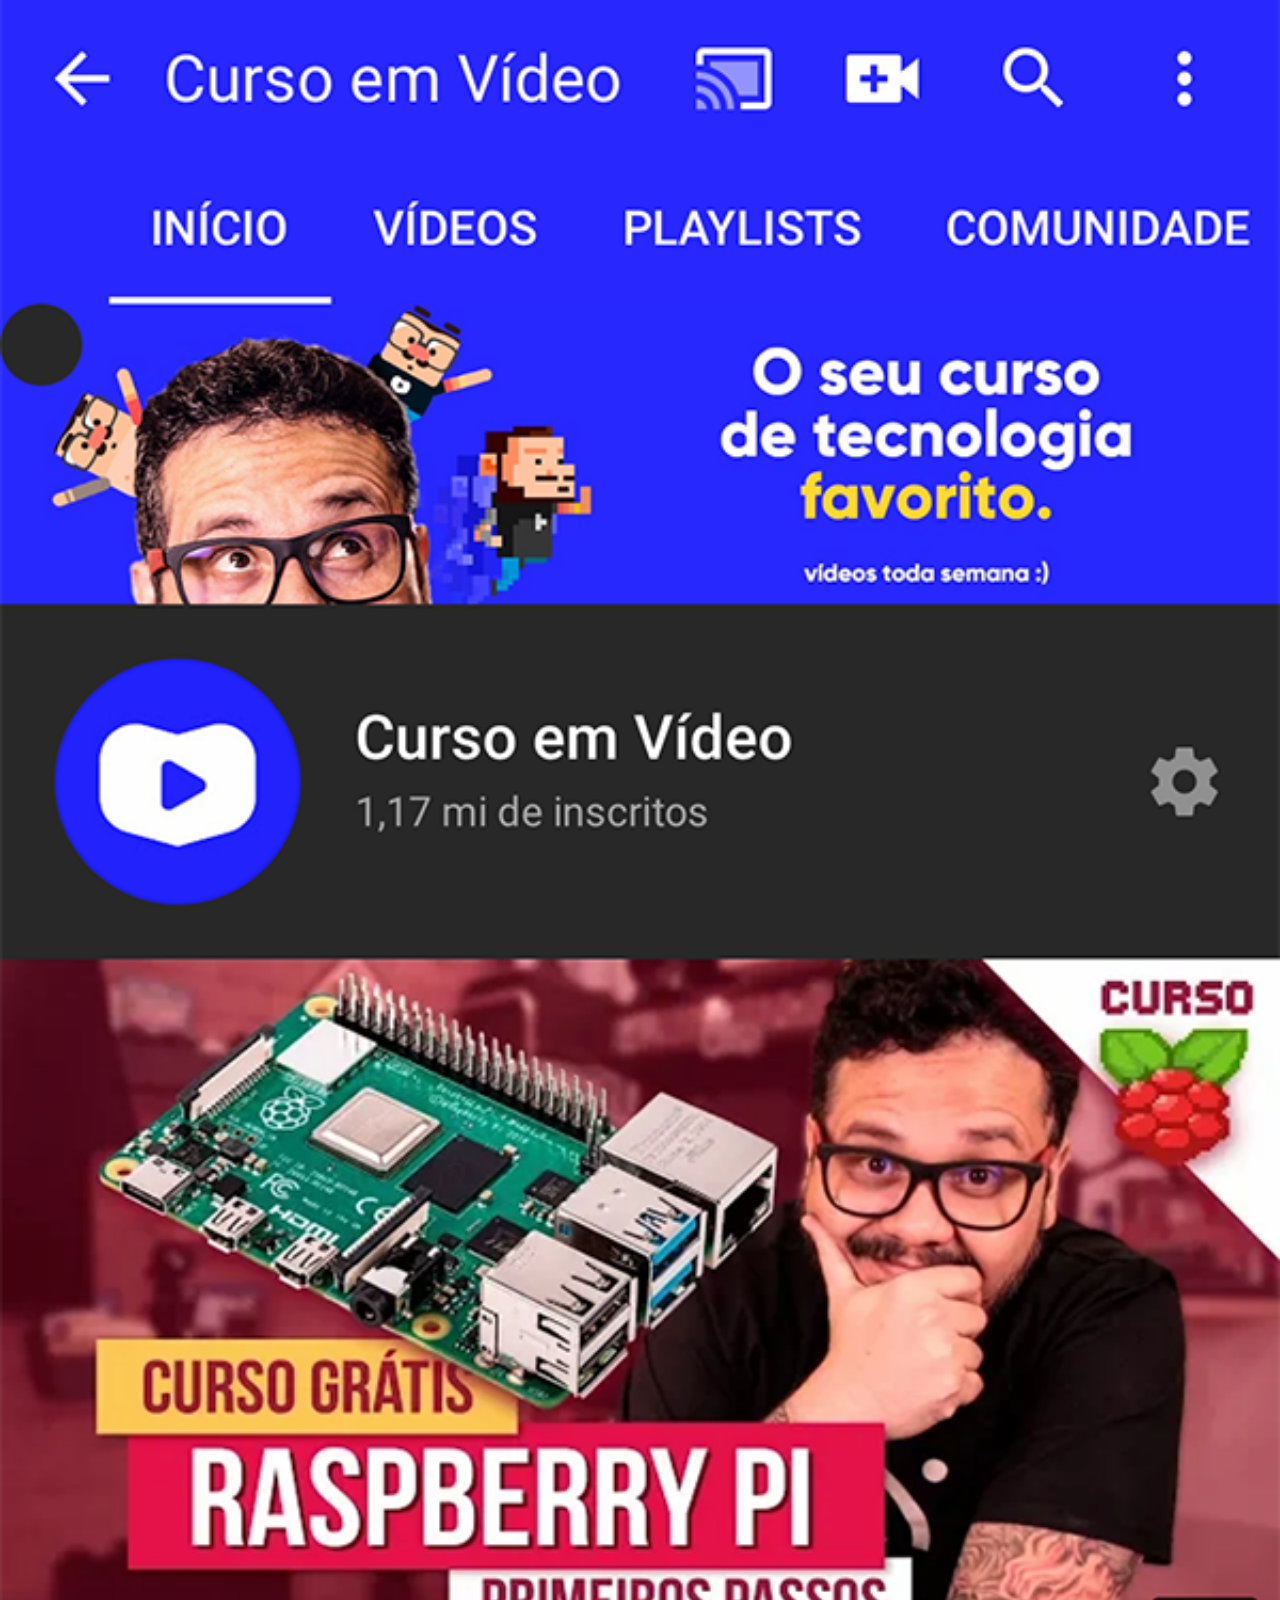
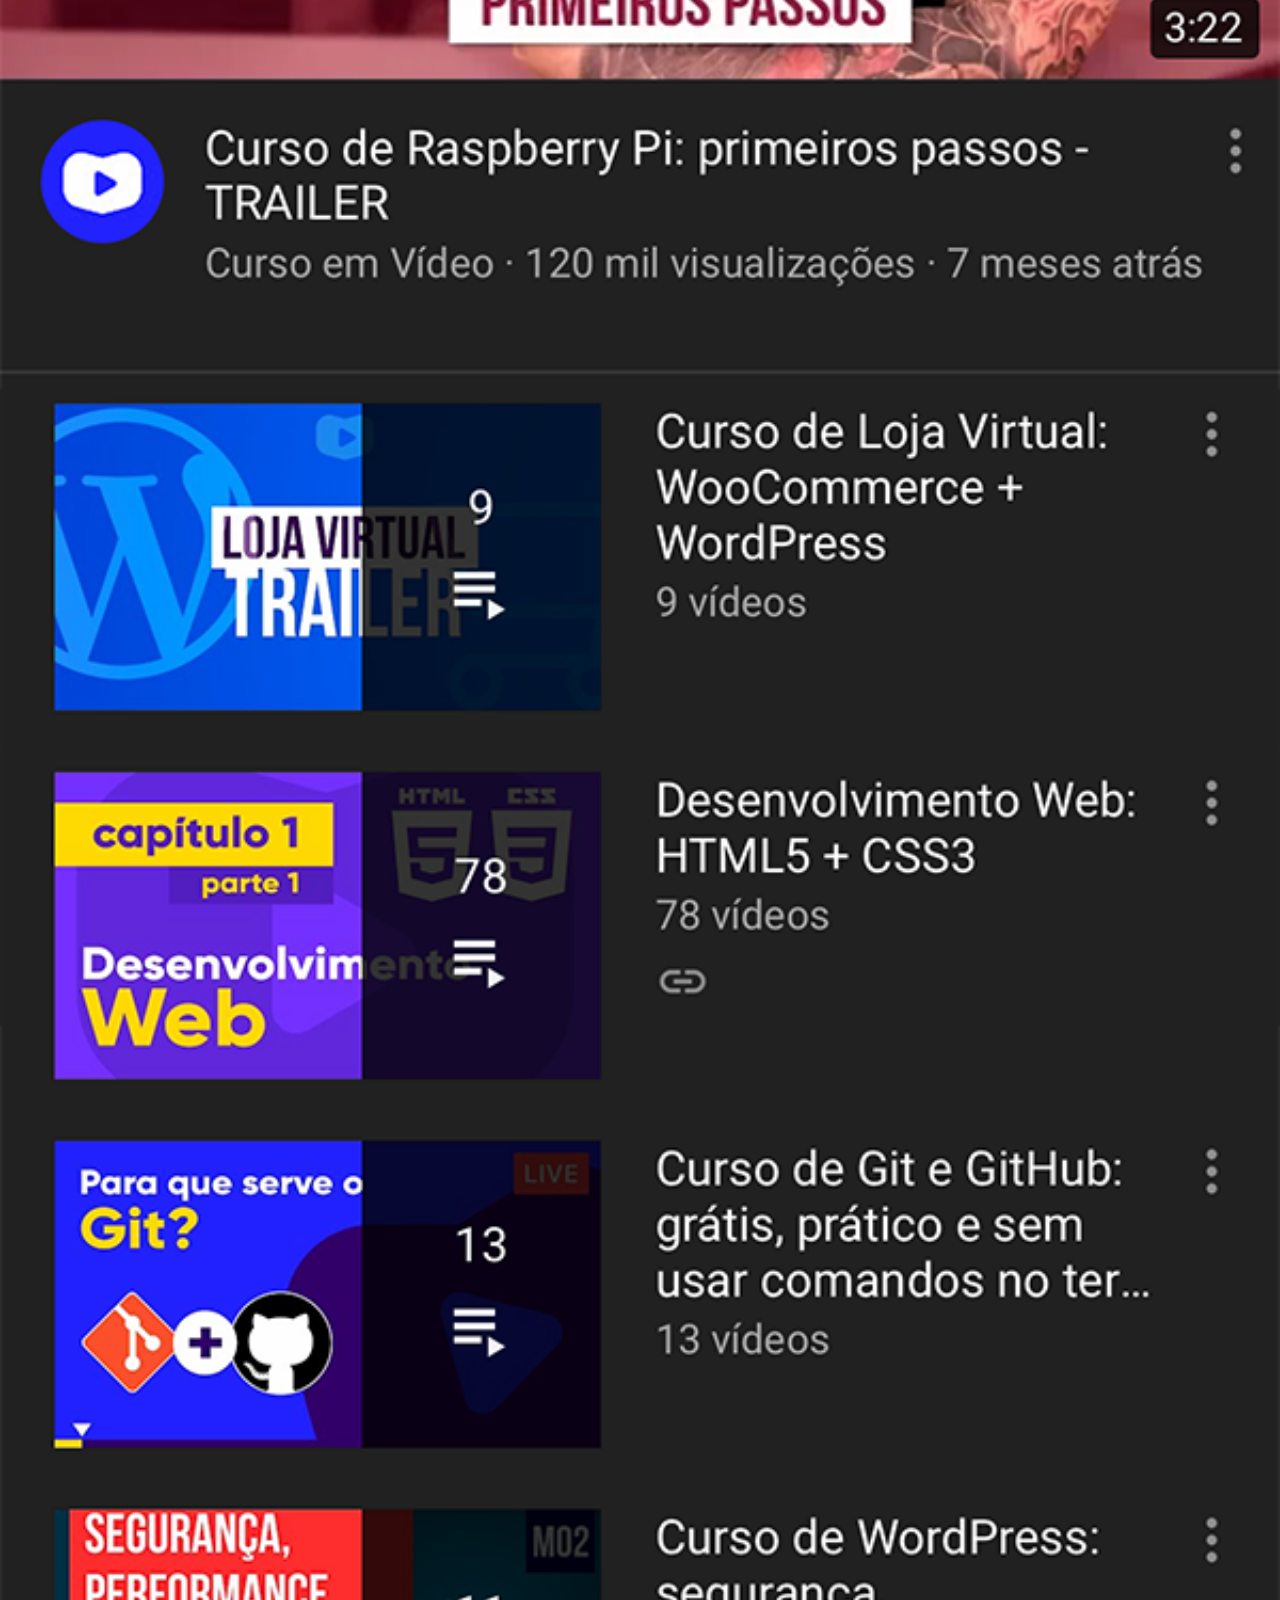
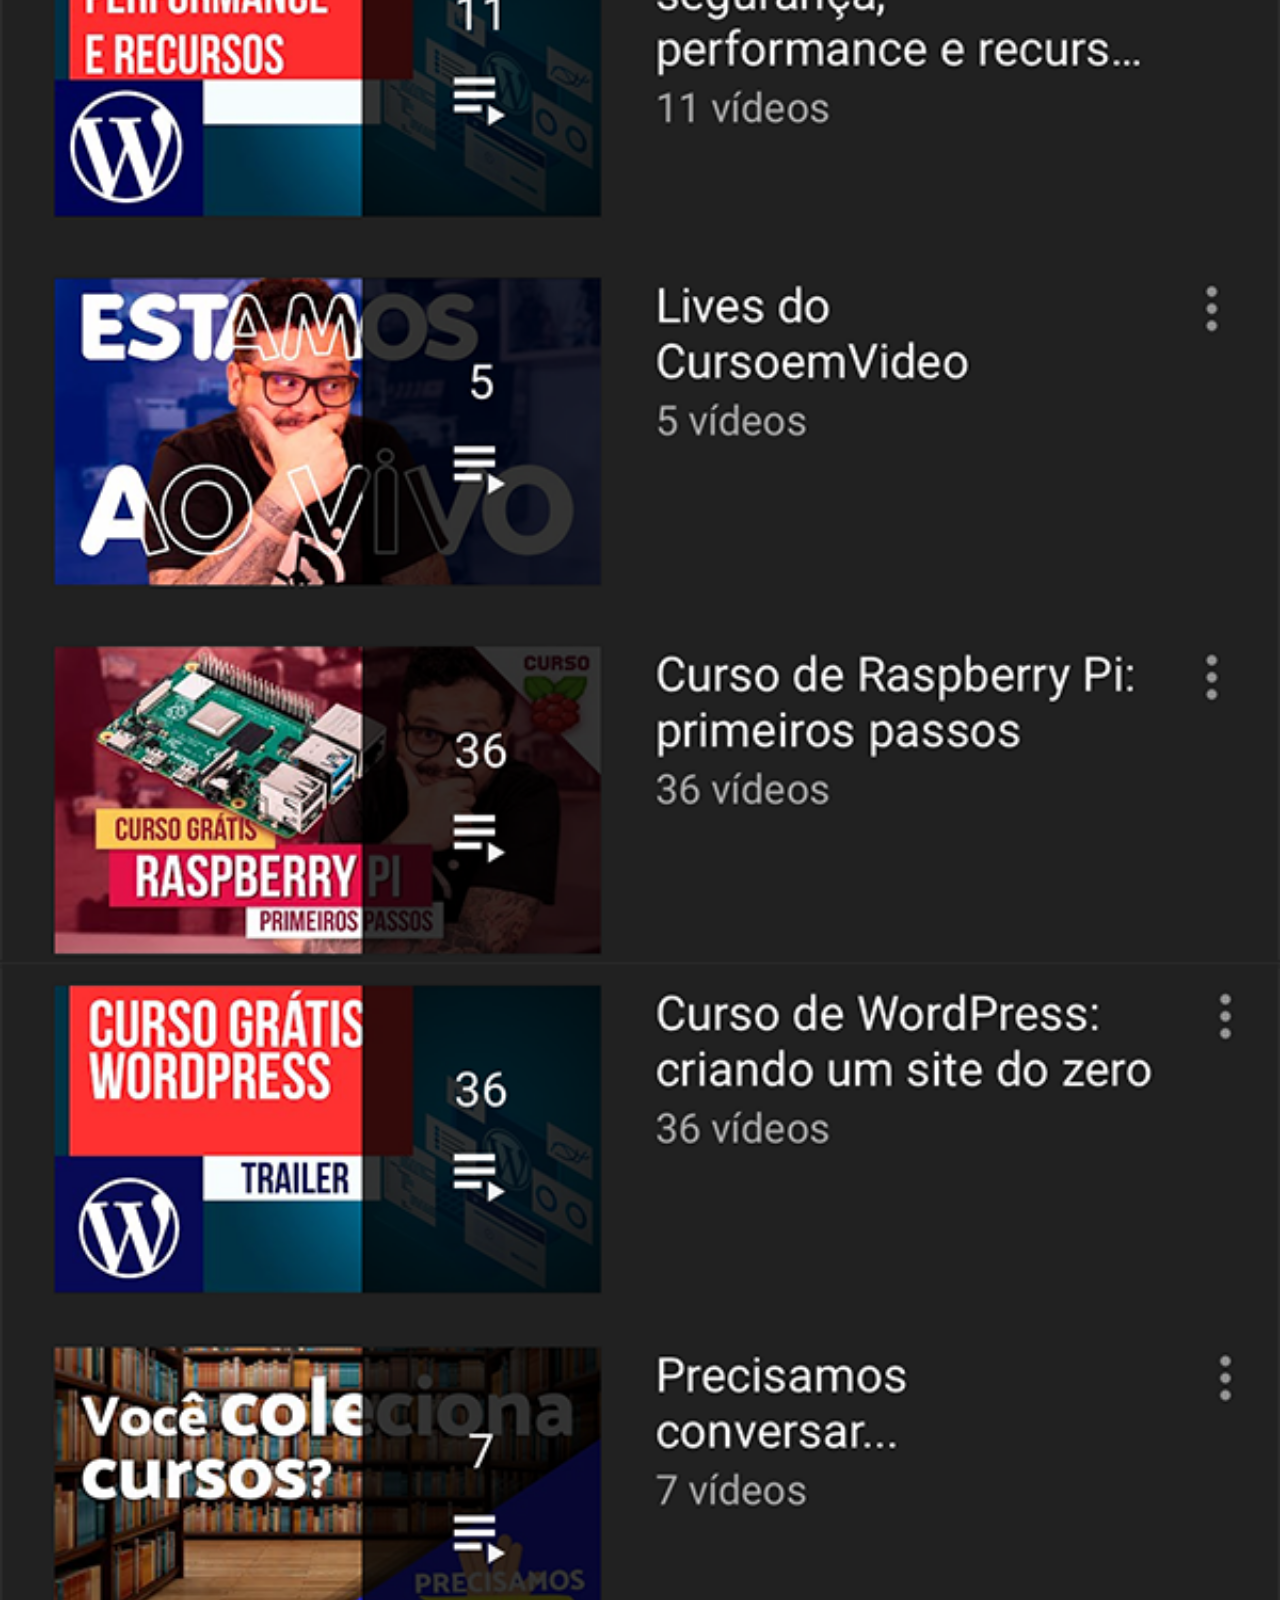
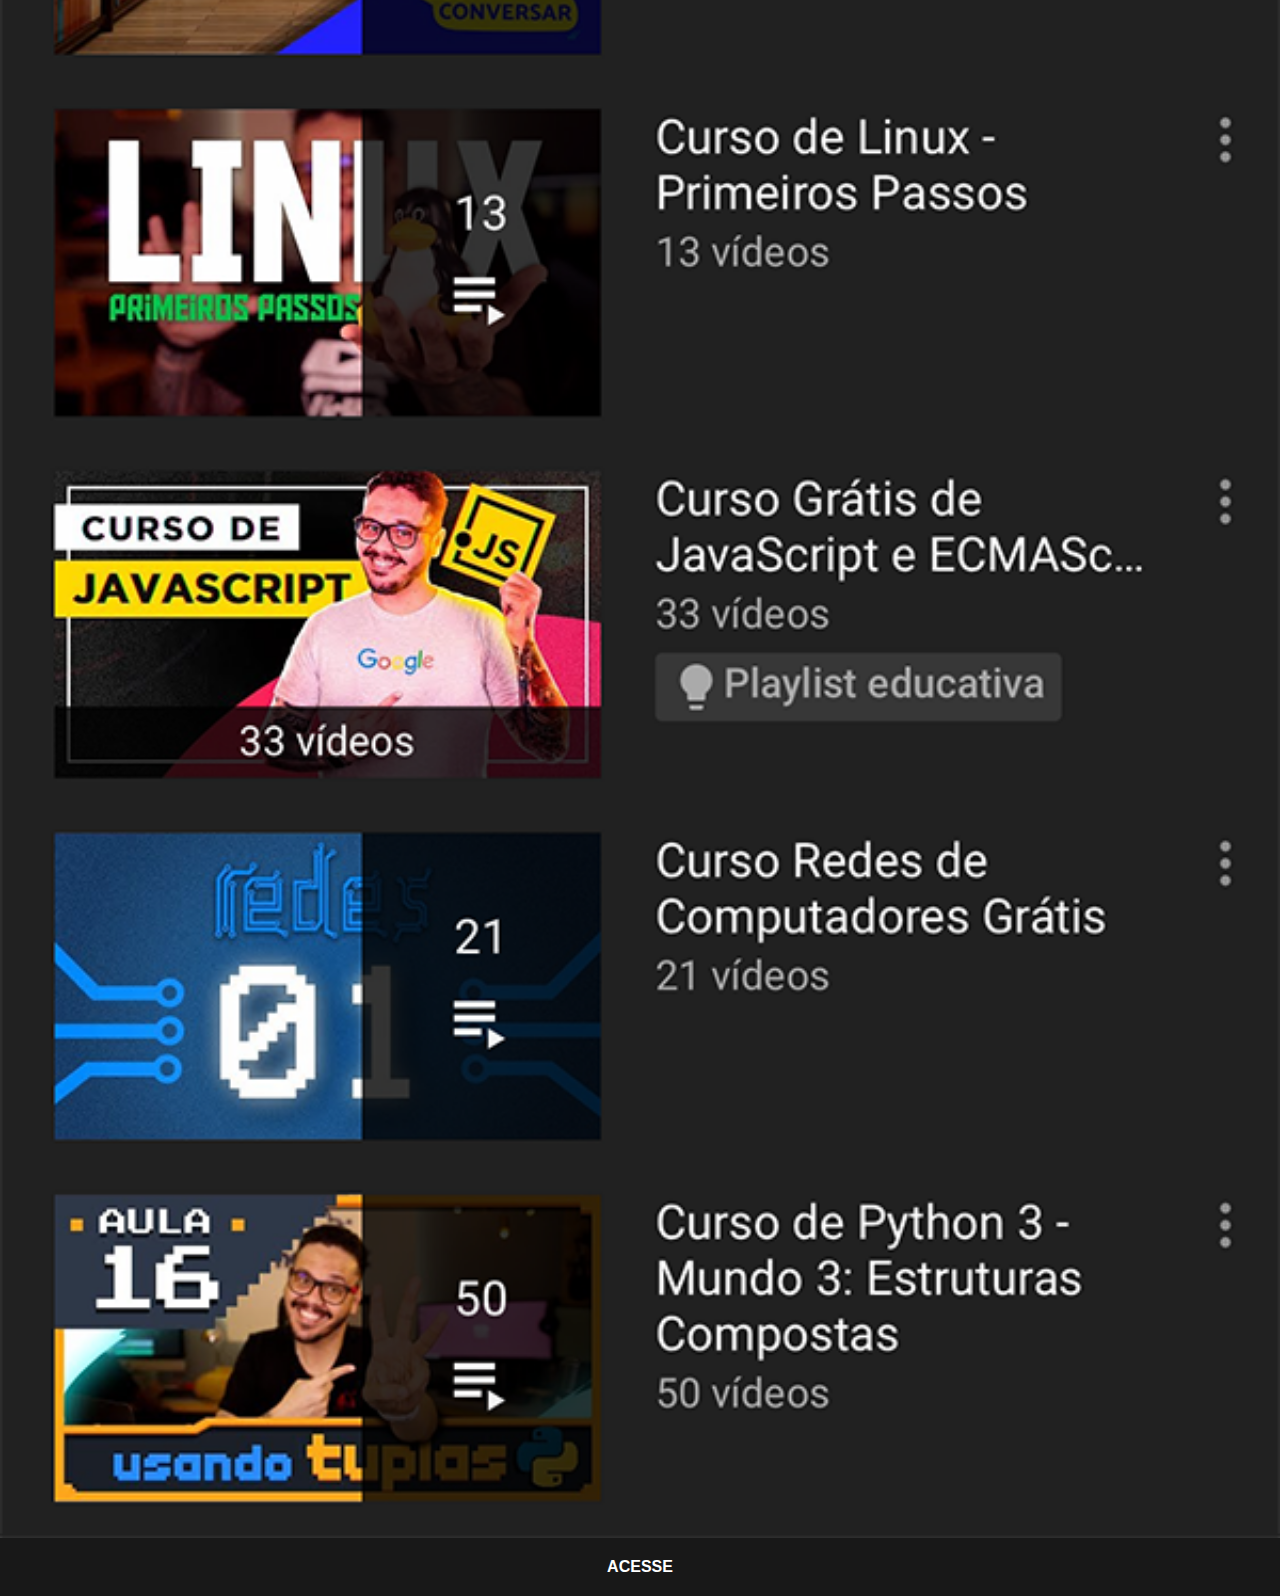
==== paginasextras/youtube.html @ 37ec28d4 "Projeto pré-concluido" ====
<!DOCTYPE html>
<html lang="pt-br">
<head>
    <meta charset="UTF-8">
    <meta http-equiv="X-UA-Compatible" content="IE=edge">
    <meta name="viewport" content="width=device-width, initial-scale=1.0">
    <title>Youtube</title>
    <link rel="stylesheet" href="../estilos/social.css">
    </style>
</head>
<body>
    <img src="../imagens/tela-youtube.png" alt="Youtube">
    <a href="https://www.youtube.com/channel/UCJYklmnZUZAfgAtEcRTOCnQ" target="_blank" hreflang="pt-br" rel="external">ACESSE</a>
</body>
</html>
---- estilos/social.css ----
@charset "UTF-8";

 * {
    margin: 0px;
    padding: 0px;
    box-sizing: border-box;
    font-family: Arial, Helvetica, sans-serif;
}

img {
    width: 100vw;
    display: block;
}

::-webkit-scrollbar {
    width: 0px;
    height: 0px;
}

a {
    display: block;
    background-color: #181818;
    color: white;
    padding: 20px;
    text-align: center;
    font-weight: bolder;
    text-decoration: none;
}

a:hover {
    transform: scale(1.1);
    transition: transform .2s;
}
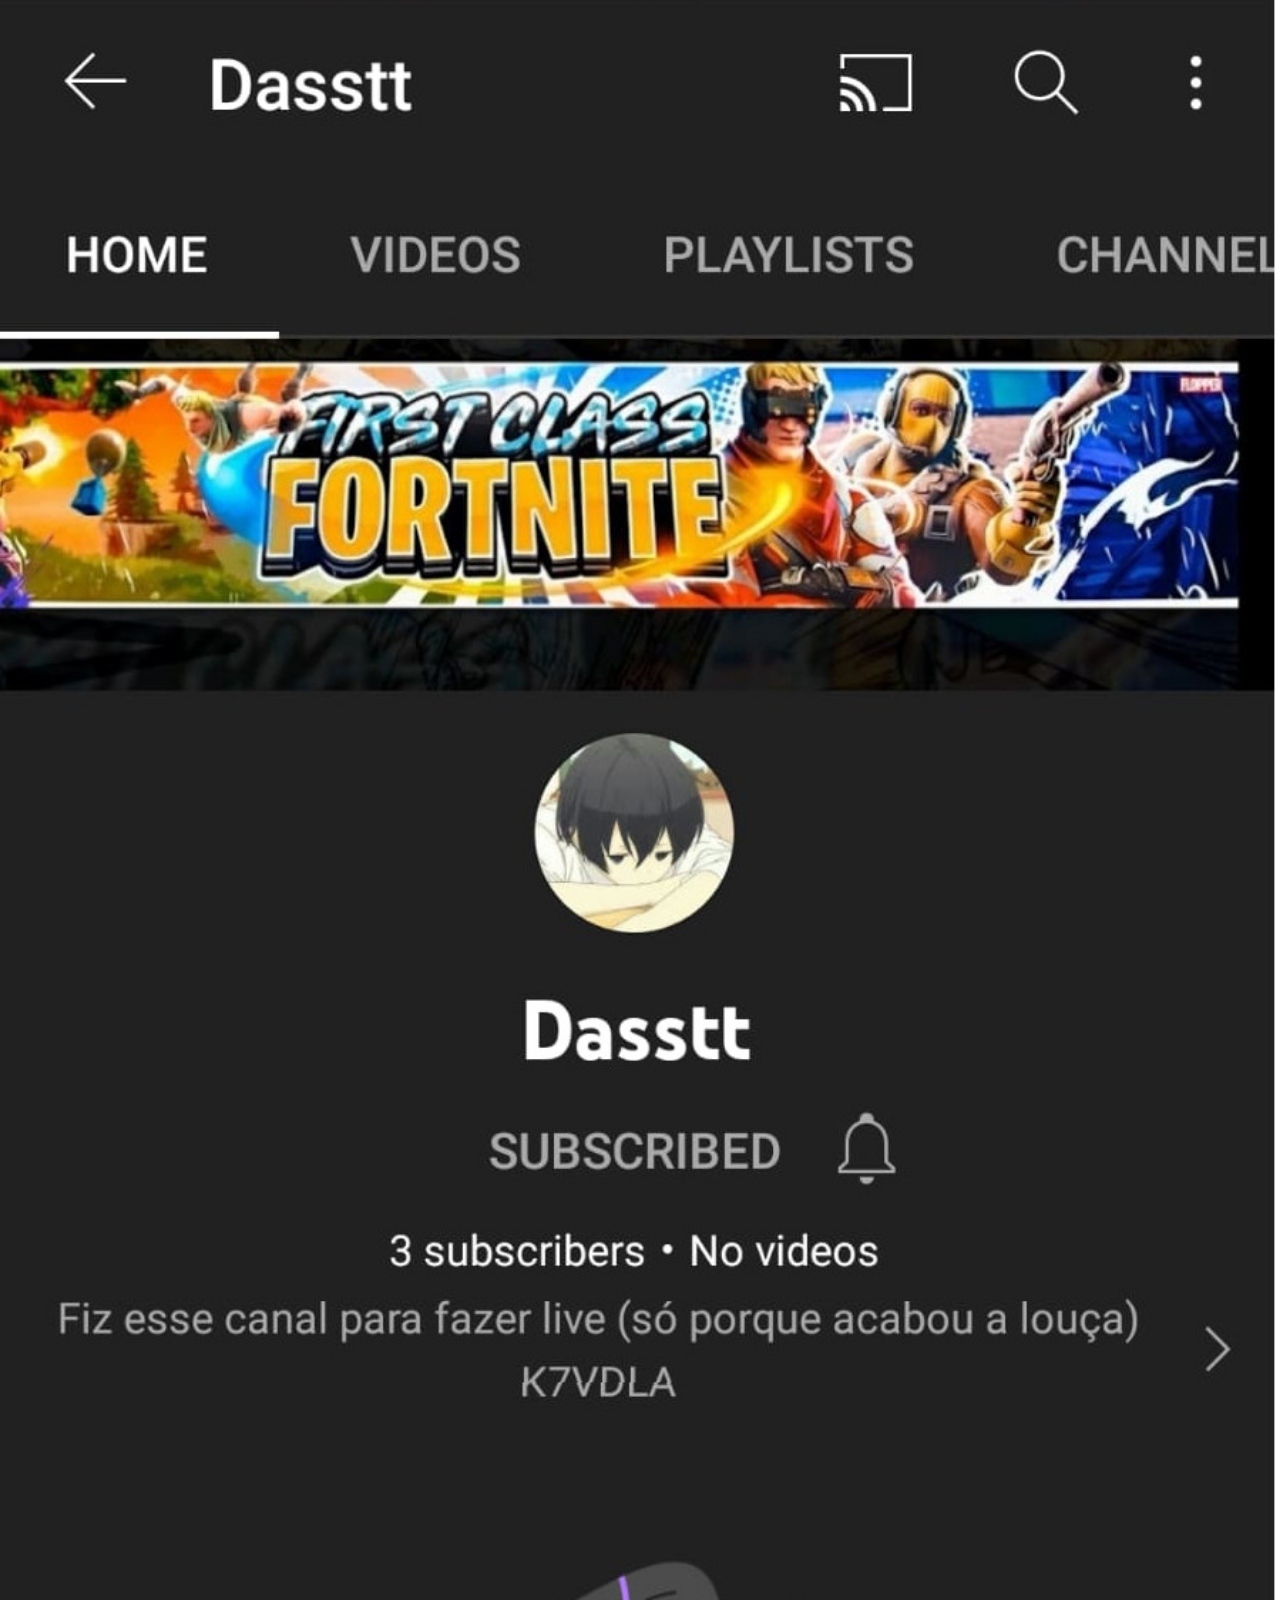
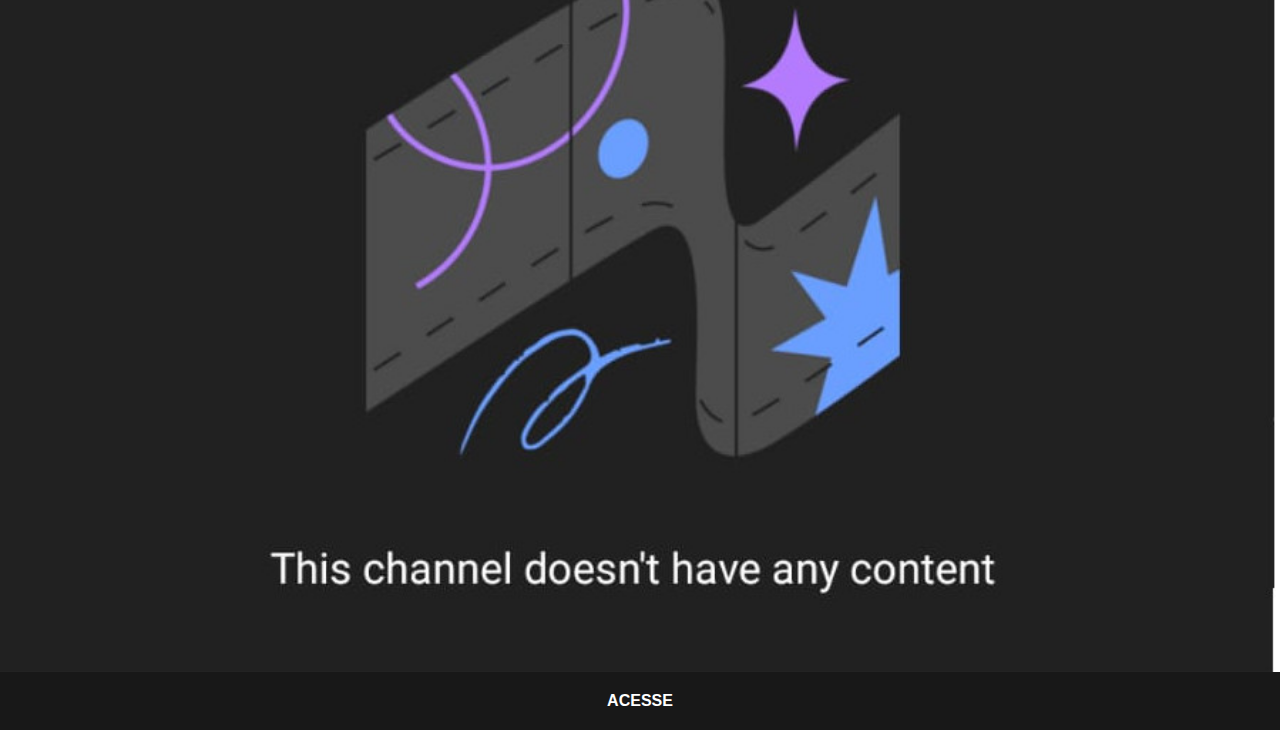
==== commit d2d48743: "Projeto concluído com minhas redes" ====
--- a/paginasextras/youtube.html
+++ b/paginasextras/youtube.html
@@ -9,7 +9,7 @@
     </style>
 </head>
 <body>
-    <img src="../imagens/tela-youtube.png" alt="Youtube">
+    <img src="../imagens/tela-youtube.jpg" alt="Youtube">
     <a href="https://www.youtube.com/channel/UCJYklmnZUZAfgAtEcRTOCnQ" target="_blank" hreflang="pt-br" rel="external">ACESSE</a>
 </body>
 </html>